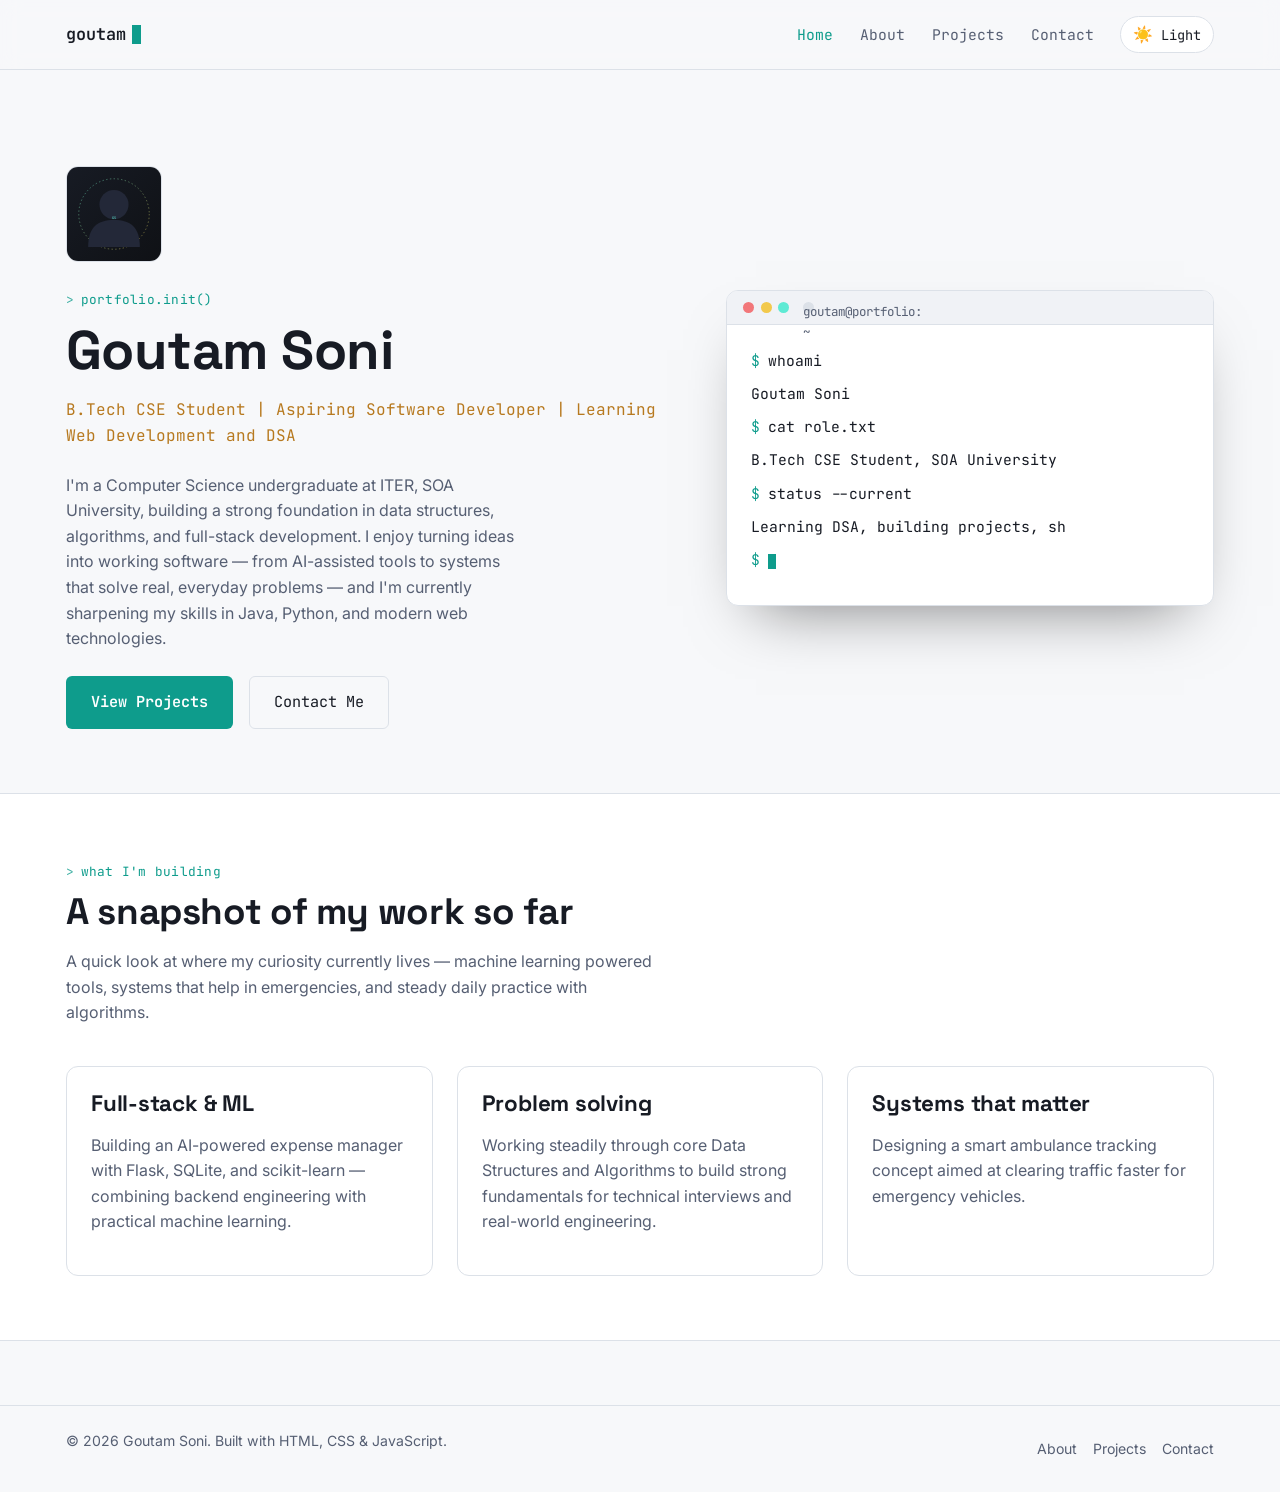
==== index.html @ 1606adaf "Initial portfolio website" ====
<!DOCTYPE html>
<html lang="en">
<head>
  <meta charset="UTF-8">
  <meta name="viewport" content="width=device-width, initial-scale=1.0">

  <!-- SEO -->
  <title>Goutam Soni | B.Tech CSE Student &amp; Aspiring Software Developer</title>
  <meta name="description" content="Portfolio website of Goutam Soni, B.Tech CSE Student and aspiring software developer.">
  <meta name="keywords" content="Portfolio, Web Developer, CSE Student, Java, DSA, HTML, CSS, JavaScript">
  <meta name="author" content="Goutam Soni">
  <link rel="canonical" href="index.html">

  <!-- Open Graph / social preview -->
  <meta property="og:title" content="Goutam Soni | B.Tech CSE Student & Aspiring Software Developer">
  <meta property="og:description" content="Portfolio website of Goutam Soni, B.Tech CSE Student and aspiring software developer.">
  <meta property="og:type" content="website">

  <link rel="icon" type="image/svg+xml" href="images/favicon.svg">
  <link rel="stylesheet" href="css/style.css">
</head>
<body>

  <a href="#main-content" class="skip-link">Skip to main content</a>

  <!-- =================== HEADER / NAVIGATION =================== -->
  <header class="site-header">
    <div class="container nav">
      <a href="index.html" class="logo" aria-label="Goutam Soni, home">
        goutam<span class="cursor" aria-hidden="true"></span>
      </a>

      <button class="nav-toggle" aria-expanded="false" aria-controls="primary-navigation" aria-label="Toggle navigation menu">
        ☰
      </button>

      <nav id="primary-navigation" class="nav-links" aria-label="Primary">
        <a href="index.html" aria-current="page">Home</a>
        <a href="about.html">About</a>
        <a href="projects.html">Projects</a>
        <a href="contact.html">Contact</a>
        <button class="theme-toggle" type="button" aria-pressed="false" aria-label="Toggle dark and light theme">
          <span class="icon" aria-hidden="true">🌙</span><span class="label">Dark</span>
        </button>
      </nav>
    </div>
  </header>

  <main id="main-content">

    <!-- =================== HERO =================== -->
    <section class="hero">
      <div class="container">

        <div class="hero-copy">
          <img src="images/profile.svg" alt="Placeholder portrait illustration of Goutam Soni" width="96" height="96" class="profile-frame">
          <p class="eyebrow">portfolio.init()</p>
          <h1>Goutam Soni</h1>
          <p class="tagline">B.Tech CSE Student | Aspiring Software Developer | Learning Web Development and DSA</p>
          <p class="intro">
            I'm a Computer Science undergraduate at ITER, SOA University, building a strong
            foundation in data structures, algorithms, and full-stack development. I enjoy
            turning ideas into working software — from AI-assisted tools to systems that
            solve real, everyday problems — and I'm currently sharpening my skills in
            Java, Python, and modern web technologies.
          </p>

          <div class="hero-actions">
            <a href="projects.html" class="btn btn-primary">View Projects</a>
            <a href="contact.html" class="btn btn-secondary">Contact Me</a>
          </div>
        </div>

        <!-- Signature element: a mock terminal that types out an intro,
             reinforcing the "developer" identity at the heart of the page -->
        <div class="terminal" aria-hidden="true">
          <div class="terminal-bar">
            <span></span><span></span><span></span>
            <span class="terminal-title">goutam@portfolio: ~</span>
          </div>
          <div class="terminal-body">
            <p class="line"><span class="prompt">$</span><span class="out">whoami</span></p>
            <p class="line out">Goutam Soni</p>
            <p class="line"><span class="prompt">$</span><span class="out">cat role.txt</span></p>
            <p class="line out">B.Tech CSE Student, SOA University</p>
            <p class="line"><span class="prompt">$</span><span class="out">status --current</span></p>
            <p class="line out" data-typing="Learning DSA, building projects, shipping code."></p>
            <p class="line"><span class="prompt">$</span><span class="caret"></span></p>
          </div>
        </div>

      </div>
    </section>

    <!-- =================== QUICK HIGHLIGHTS =================== -->
    <section class="section section-alt reveal" aria-labelledby="highlights-heading">
      <div class="container">
        <div class="section-head">
          <p class="eyebrow">what I'm building</p>
          <h2 id="highlights-heading">A snapshot of my work so far</h2>
          <p>A quick look at where my curiosity currently lives — machine learning powered
            tools, systems that help in emergencies, and steady daily practice with
            algorithms.</p>
        </div>

        <div class="about-grid">
          <article class="info-card">
            <h3>Full-stack &amp; ML</h3>
            <p>Building an AI-powered expense manager with Flask, SQLite, and scikit-learn —
              combining backend engineering with practical machine learning.</p>
          </article>
          <article class="info-card">
            <h3>Problem solving</h3>
            <p>Working steadily through core Data Structures and Algorithms to build strong
              fundamentals for technical interviews and real-world engineering.</p>
          </article>
          <article class="info-card">
            <h3>Systems that matter</h3>
            <p>Designing a smart ambulance tracking concept aimed at clearing traffic faster
              for emergency vehicles.</p>
          </article>
        </div>
      </div>
    </section>

  </main>

  <!-- =================== FOOTER =================== -->
  <footer class="site-footer">
    <div class="container">
      <p>&copy; <span id="year">2026</span> Goutam Soni. Built with HTML, CSS &amp; JavaScript.</p>
      <nav class="footer-links" aria-label="Footer">
        <a href="about.html">About</a>
        <a href="projects.html">Projects</a>
        <a href="contact.html">Contact</a>
      </nav>
    </div>
  </footer>

  <script src="js/script.js"></script>
  <script>document.getElementById('year').textContent = new Date().getFullYear();</script>
</body>
</html>
---- css/style.css ----
/* =====================================================================
   Goutam Soni — Portfolio Stylesheet
   Design language: "developer's terminal" — a syntax-highlight inspired
   palette, monospace utility type for tags/labels, geometric display type
   for headings. Built mobile-first, then enhanced for larger viewports.
   ===================================================================== */

/* ---------- Fonts ----------
   Space Grotesk = display/headings (geometric, technical personality)
   Inter          = body copy (highly legible at small sizes)
   JetBrains Mono = code-flavoured labels, tags, eyebrows, nav numerals */
@import url('https://fonts.googleapis.com/css2?family=Space+Grotesk:wght@500;600;700&family=Inter:wght@400;500;600&family=JetBrains+Mono:wght@400;500;600&display=swap');

/* ---------------------------------------------------------------------
   1. DESIGN TOKENS (CSS custom properties)
   Dark theme is the default brand expression; light theme is an
   accessible alternative toggled via [data-theme="light"] on <html>.
   --------------------------------------------------------------------- */
:root {
  /* Dark theme (default) */
  --color-bg: #0F1115;
  --color-surface: #171B24;
  --color-surface-2: #1E2330;
  --color-border: #2B3242;
  --color-text: #E7EAF0;
  --color-text-muted: #8B93A7;
  --color-accent: #5EEAD4;       /* cyan — "compiled successfully" */
  --color-accent-2: #F2C94C;     /* amber — syntax-highlight warm note */
  --color-accent-contrast: #0B1210;

  --font-display: 'Space Grotesk', 'Segoe UI', sans-serif;
  --font-body: 'Inter', 'Segoe UI', sans-serif;
  --font-mono: 'JetBrains Mono', 'Courier New', monospace;

  --radius-sm: 6px;
  --radius-md: 12px;
  --radius-lg: 20px;

  --space-1: 0.5rem;
  --space-2: 1rem;
  --space-3: 1.5rem;
  --space-4: 2.5rem;
  --space-5: 4rem;
  --space-6: 6rem;

  --max-width: 1180px;
  --transition: 200ms ease;
}

/* Light theme overrides */
[data-theme="light"] {
  --color-bg: #F7F8FA;
  --color-surface: #FFFFFF;
  --color-surface-2: #F0F2F6;
  --color-border: #DCE1E8;
  --color-text: #171B24;
  --color-text-muted: #565F73;
  --color-accent: #0E9C8C;
  --color-accent-2: #B7791F;
  --color-accent-contrast: #FFFFFF;
}

/* ---------------------------------------------------------------------
   2. RESET & BASE
   --------------------------------------------------------------------- */
*, *::before, *::after { box-sizing: border-box; }
html { scroll-behavior: smooth; }

@media (prefers-reduced-motion: reduce) {
  html { scroll-behavior: auto; }
  *, *::before, *::after {
    animation-duration: 0.01ms !important;
    animation-iteration-count: 1 !important;
    transition-duration: 0.01ms !important;
    scroll-behavior: auto !important;
  }
}

body {
  margin: 0;
  background: var(--color-bg);
  color: var(--color-text);
  font-family: var(--font-body);
  line-height: 1.6;
  font-size: 16px;
  -webkit-font-smoothing: antialiased;
  transition: background var(--transition), color var(--transition);
}

img { max-width: 100%; display: block; }
a { color: inherit; text-decoration: none; }
ul { list-style: none; margin: 0; padding: 0; }

h1, h2, h3, h4 {
  font-family: var(--font-display);
  font-weight: 700;
  line-height: 1.15;
  margin: 0 0 var(--space-2);
  letter-spacing: -0.01em;
}
h1 { font-size: clamp(2.1rem, 5vw, 3.4rem); }
h2 { font-size: clamp(1.6rem, 3.4vw, 2.3rem); }
h3 { font-size: clamp(1.15rem, 2vw, 1.4rem); }
p { margin: 0 0 var(--space-2); color: var(--color-text-muted); }

/* Visible, high-contrast focus ring everywhere — required for keyboard nav */
:focus-visible {
  outline: 2px solid var(--color-accent);
  outline-offset: 3px;
  border-radius: 4px;
}

/* Skip-to-content link: hidden until focused, aids keyboard/screen-reader users */
.skip-link {
  position: absolute;
  left: -999px;
  top: auto;
  background: var(--color-accent);
  color: var(--color-accent-contrast);
  padding: 0.75rem 1.25rem;
  z-index: 999;
  border-radius: var(--radius-sm);
  font-family: var(--font-mono);
  font-size: 0.9rem;
}
.skip-link:focus {
  left: var(--space-2);
  top: var(--space-2);
}

.container {
  max-width: var(--max-width);
  margin-inline: auto;
  padding-inline: var(--space-2);
}

.eyebrow {
  display: inline-flex;
  align-items: center;
  gap: 0.5em;
  font-family: var(--font-mono);
  font-size: 0.8rem;
  color: var(--color-accent);
  text-transform: none;
  letter-spacing: 0.02em;
  margin-bottom: var(--space-1);
}
.eyebrow::before { content: ">"; opacity: 0.8; }

/* ---------------------------------------------------------------------
   3. HEADER & NAVIGATION
   --------------------------------------------------------------------- */
.site-header {
  position: sticky;
  top: 0;
  z-index: 100;
  background: color-mix(in srgb, var(--color-bg) 88%, transparent);
  backdrop-filter: blur(10px);
  border-bottom: 1px solid var(--color-border);
}

.nav {
  display: flex;
  align-items: center;
  justify-content: space-between;
  padding-block: var(--space-2);
}

.logo {
  font-family: var(--font-mono);
  font-weight: 600;
  font-size: 1.05rem;
  display: flex;
  align-items: center;
  gap: 0.4rem;
}
.logo .cursor {
  width: 9px;
  height: 1.1em;
  background: var(--color-accent);
  animation: blink 1.1s steps(1) infinite;
}
@keyframes blink { 50% { opacity: 0; } }

.nav-toggle {
  display: none;
  background: none;
  border: 1px solid var(--color-border);
  border-radius: var(--radius-sm);
  color: var(--color-text);
  width: 42px;
  height: 42px;
  cursor: pointer;
  font-size: 1.2rem;
}

.nav-links {
  display: flex;
  align-items: center;
  gap: var(--space-3);
}

.nav-links a {
  font-family: var(--font-mono);
  font-size: 0.92rem;
  color: var(--color-text-muted);
  padding: 0.3rem 0.1rem;
  position: relative;
  transition: color var(--transition);
}
.nav-links a:hover,
.nav-links a:focus-visible {
  color: var(--color-text);
}
.nav-links a[aria-current="page"] {
  color: var(--color-accent);
}

.theme-toggle {
  display: inline-flex;
  align-items: center;
  gap: 0.5rem;
  background: var(--color-surface);
  border: 1px solid var(--color-border);
  color: var(--color-text);
  padding: 0.45rem 0.75rem;
  border-radius: 999px;
  cursor: pointer;
  font-family: var(--font-mono);
  font-size: 0.85rem;
  transition: border-color var(--transition), transform var(--transition);
}
.theme-toggle:hover { border-color: var(--color-accent); }
.theme-toggle:active { transform: scale(0.96); }
.theme-toggle .icon { font-size: 1rem; }

/* ---------------------------------------------------------------------
   4. BUTTONS
   --------------------------------------------------------------------- */
.btn {
  display: inline-flex;
  align-items: center;
  gap: 0.5rem;
  font-family: var(--font-mono);
  font-size: 0.95rem;
  padding: 0.85rem 1.5rem;
  border-radius: var(--radius-sm);
  border: 1px solid transparent;
  cursor: pointer;
  transition: transform var(--transition), background var(--transition), border-color var(--transition), color var(--transition);
}
.btn:hover { transform: translateY(-2px); }

.btn-primary {
  background: var(--color-accent);
  color: var(--color-accent-contrast);
  font-weight: 600;
}
.btn-primary:hover { background: color-mix(in srgb, var(--color-accent) 85%, white); }

.btn-secondary {
  background: transparent;
  color: var(--color-text);
  border-color: var(--color-border);
}
.btn-secondary:hover { border-color: var(--color-accent); color: var(--color-accent); }

.btn-block { width: 100%; justify-content: center; }

/* ---------------------------------------------------------------------
   5. HERO (signature section)
   --------------------------------------------------------------------- */
.hero {
  padding-block: var(--space-6) var(--space-5);
}
.hero .container {
  display: grid;
  grid-template-columns: 1.1fr 0.9fr;
  gap: var(--space-5);
  align-items: center;
}

.hero-copy { animation: fadeUp 700ms ease both; }
.hero-copy .tagline {
  font-family: var(--font-mono);
  color: var(--color-accent-2);
  font-size: 1rem;
  margin-bottom: var(--space-3);
}
.hero-copy .intro { max-width: 46ch; }

.hero-actions {
  display: flex;
  flex-wrap: wrap;
  gap: var(--space-2);
  margin-top: var(--space-3);
}

/* Terminal window — the page's signature element: a mock code editor
   that "types" Goutam's identity, tying the visual language directly
   to his subject matter (software development). */
.terminal {
  background: var(--color-surface);
  border: 1px solid var(--color-border);
  border-radius: var(--radius-md);
  overflow: hidden;
  box-shadow: 0 30px 60px -30px rgba(0,0,0,0.5);
  animation: fadeUp 700ms 150ms ease both;
}
.terminal-bar {
  display: flex;
  align-items: center;
  gap: 0.4rem;
  padding: 0.7rem 1rem;
  background: var(--color-surface-2);
  border-bottom: 1px solid var(--color-border);
}
.terminal-bar span {
  width: 11px; height: 11px; border-radius: 50%;
  background: var(--color-border);
}
.terminal-bar span:nth-child(1) { background: #F2777A; }
.terminal-bar span:nth-child(2) { background: #F2C94C; }
.terminal-bar span:nth-child(3) { background: #5EEAD4; }
.terminal-title {
  margin-left: 0.5rem;
  font-family: var(--font-mono);
  font-size: 0.78rem;
  color: var(--color-text-muted);
}
.terminal-body {
  padding: var(--space-3);
  font-family: var(--font-mono);
  font-size: 0.92rem;
  min-height: 220px;
}
.terminal-body .line { margin-bottom: 0.6rem; }
.terminal-body .prompt { color: var(--color-accent); margin-right: 0.5rem; }
.terminal-body .out { color: var(--color-text); }
.terminal-body .caret {
  display: inline-block;
  width: 8px; height: 1em;
  background: var(--color-accent);
  vertical-align: text-bottom;
  animation: blink 1s steps(1) infinite;
}

.profile-frame {
  width: 96px;
  border-radius: var(--radius-md);
  border: 1px solid var(--color-border);
  margin-bottom: var(--space-3);
}

@keyframes fadeUp {
  from { opacity: 0; transform: translateY(18px); }
  to { opacity: 1; transform: translateY(0); }
}

/* ---------------------------------------------------------------------
   6. SECTIONS (generic rhythm used across all pages)
   --------------------------------------------------------------------- */
.section { padding-block: var(--space-5); }
.section-head { margin-bottom: var(--space-4); max-width: 60ch; }
.section-alt { background: var(--color-surface); border-block: 1px solid var(--color-border); }

/* Reveal-on-scroll utility (pure CSS via transition, triggered by JS class) */
.reveal { opacity: 0; transform: translateY(16px); transition: opacity 600ms ease, transform 600ms ease; }
.reveal.is-visible { opacity: 1; transform: translateY(0); }

/* ---------------------------------------------------------------------
   7. ABOUT PAGE
   --------------------------------------------------------------------- */
.about-grid {
  display: grid;
  grid-template-columns: repeat(auto-fit, minmax(260px, 1fr));
  gap: var(--space-3);
}

.info-card {
  background: var(--color-surface);
  border: 1px solid var(--color-border);
  border-radius: var(--radius-md);
  padding: var(--space-3);
}
.info-card dl { margin: 0; }
.info-card dt {
  font-family: var(--font-mono);
  font-size: 0.78rem;
  color: var(--color-text-muted);
  margin-top: var(--space-1);
}
.info-card dt:first-child { margin-top: 0; }
.info-card dd {
  margin: 0.15rem 0 0.6rem;
  font-size: 1.02rem;
  color: var(--color-text);
}

.skills-grid {
  display: grid;
  grid-template-columns: repeat(auto-fill, minmax(150px, 1fr));
  gap: var(--space-2);
  margin-top: var(--space-3);
}
.skill-chip {
  background: var(--color-surface);
  border: 1px solid var(--color-border);
  border-radius: var(--radius-sm);
  padding: var(--space-2);
  display: flex;
  align-items: center;
  gap: 0.6rem;
  transition: border-color var(--transition), transform var(--transition);
}
.skill-chip:hover { border-color: var(--color-accent); transform: translateY(-3px); }
.skill-chip .tag {
  font-family: var(--font-mono);
  font-size: 0.72rem;
  color: var(--color-accent-2);
}
.skill-chip strong { font-size: 0.95rem; display: block; }

.goals-list { display: grid; gap: var(--space-2); margin-top: var(--space-2); }
.goals-list li {
  display: grid;
  grid-template-columns: auto 1fr;
  gap: var(--space-2);
  align-items: start;
  color: var(--color-text-muted);
}
.goals-list .marker {
  font-family: var(--font-mono);
  color: var(--color-accent);
}

/* ---------------------------------------------------------------------
   8. PROJECTS PAGE
   --------------------------------------------------------------------- */
.project-grid {
  display: grid;
  grid-template-columns: repeat(auto-fit, minmax(280px, 1fr));
  gap: var(--space-3);
}

.project-card {
  background: var(--color-surface);
  border: 1px solid var(--color-border);
  border-radius: var(--radius-md);
  overflow: hidden;
  display: flex;
  flex-direction: column;
  transition: transform var(--transition), border-color var(--transition);
}
.project-card:hover { transform: translateY(-6px); border-color: var(--color-accent); }

.project-card .thumb {
  aspect-ratio: 16 / 10;
  width: 100%;
  object-fit: cover;
  border-bottom: 1px solid var(--color-border);
}

.project-card .card-body {
  padding: var(--space-3);
  display: flex;
  flex-direction: column;
  gap: var(--space-1);
  flex: 1;
}

.tech-list {
  display: flex;
  flex-wrap: wrap;
  gap: 0.4rem;
  margin: var(--space-1) 0 var(--space-2);
}
.tech-list li {
  font-family: var(--font-mono);
  font-size: 0.72rem;
  color: var(--color-accent);
  background: color-mix(in srgb, var(--color-accent) 12%, transparent);
  border: 1px solid color-mix(in srgb, var(--color-accent) 35%, transparent);
  padding: 0.2rem 0.55rem;
  border-radius: 999px;
}

.project-card .card-footer { margin-top: auto; }

/* ---------------------------------------------------------------------
   9. CONTACT PAGE
   --------------------------------------------------------------------- */
.contact-layout {
  display: grid;
  grid-template-columns: 1.2fr 0.8fr;
  gap: var(--space-4);
  align-items: start;
}

.contact-form {
  background: var(--color-surface);
  border: 1px solid var(--color-border);
  border-radius: var(--radius-md);
  padding: var(--space-3);
  display: grid;
  gap: var(--space-2);
}

.form-field { display: flex; flex-direction: column; gap: 0.4rem; }
.form-field label {
  font-family: var(--font-mono);
  font-size: 0.82rem;
  color: var(--color-text-muted);
}
.form-field .required { color: var(--color-accent-2); }

.form-field input,
.form-field textarea {
  background: var(--color-bg);
  border: 1px solid var(--color-border);
  border-radius: var(--radius-sm);
  padding: 0.8rem 0.9rem;
  color: var(--color-text);
  font-family: var(--font-body);
  font-size: 0.98rem;
  transition: border-color var(--transition);
}
.form-field input:focus,
.form-field textarea:focus {
  border-color: var(--color-accent);
  outline: none;
}
.form-field textarea { resize: vertical; min-height: 140px; }
.field-hint { font-size: 0.78rem; color: var(--color-text-muted); }

.form-status {
  font-family: var(--font-mono);
  font-size: 0.88rem;
  padding: 0.7rem 0.9rem;
  border-radius: var(--radius-sm);
  border: 1px solid var(--color-border);
  display: none;
}
.form-status.is-visible { display: block; }
.form-status.success { border-color: var(--color-accent); color: var(--color-accent); }

.contact-aside {
  background: var(--color-surface);
  border: 1px solid var(--color-border);
  border-radius: var(--radius-md);
  padding: var(--space-3);
}
.social-list { display: grid; gap: var(--space-1); margin-top: var(--space-2); }
.social-list a {
  display: flex;
  align-items: center;
  gap: 0.7rem;
  padding: 0.8rem 0.9rem;
  border: 1px solid var(--color-border);
  border-radius: var(--radius-sm);
  transition: border-color var(--transition), background var(--transition);
}
.social-list a:hover { border-color: var(--color-accent); background: var(--color-surface-2); }
.social-list .icon { font-family: var(--font-mono); color: var(--color-accent); }

/* ---------------------------------------------------------------------
   10. FOOTER
   --------------------------------------------------------------------- */
.site-footer {
  border-top: 1px solid var(--color-border);
  padding-block: var(--space-3);
  margin-top: var(--space-5);
}
.site-footer .container {
  display: flex;
  flex-wrap: wrap;
  gap: var(--space-2);
  justify-content: space-between;
  align-items: center;
  font-size: 0.88rem;
  color: var(--color-text-muted);
}
.footer-links { display: flex; gap: var(--space-2); }
.footer-links a:hover { color: var(--color-accent); }

/* ---------------------------------------------------------------------
   11. RESPONSIVE — tablet & mobile
   --------------------------------------------------------------------- */
@media (max-width: 900px) {
  .hero .container { grid-template-columns: 1fr; }
  .contact-layout { grid-template-columns: 1fr; }
  .terminal { order: -1; }
}

@media (max-width: 720px) {
  .nav-toggle { display: inline-flex; align-items: center; justify-content: center; }

  .nav-links {
    position: absolute;
    top: 100%;
    left: 0;
    right: 0;
    flex-direction: column;
    align-items: flex-start;
    gap: 0;
    background: var(--color-surface);
    border-bottom: 1px solid var(--color-border);
    max-height: 0;
    overflow: hidden;
    transition: max-height var(--transition);
  }
  .nav-links.is-open { max-height: 420px; }
  .nav-links a,
  .nav-links .theme-toggle {
    width: 100%;
    padding: 0.9rem var(--space-2);
    border-bottom: 1px solid var(--color-border);
  }

  .hero { padding-block: var(--space-4) var(--space-4); }
}

@media (max-width: 480px) {
  .hero-actions { flex-direction: column; align-items: stretch; }
  .about-grid, .project-grid { grid-template-columns: 1fr; }
}
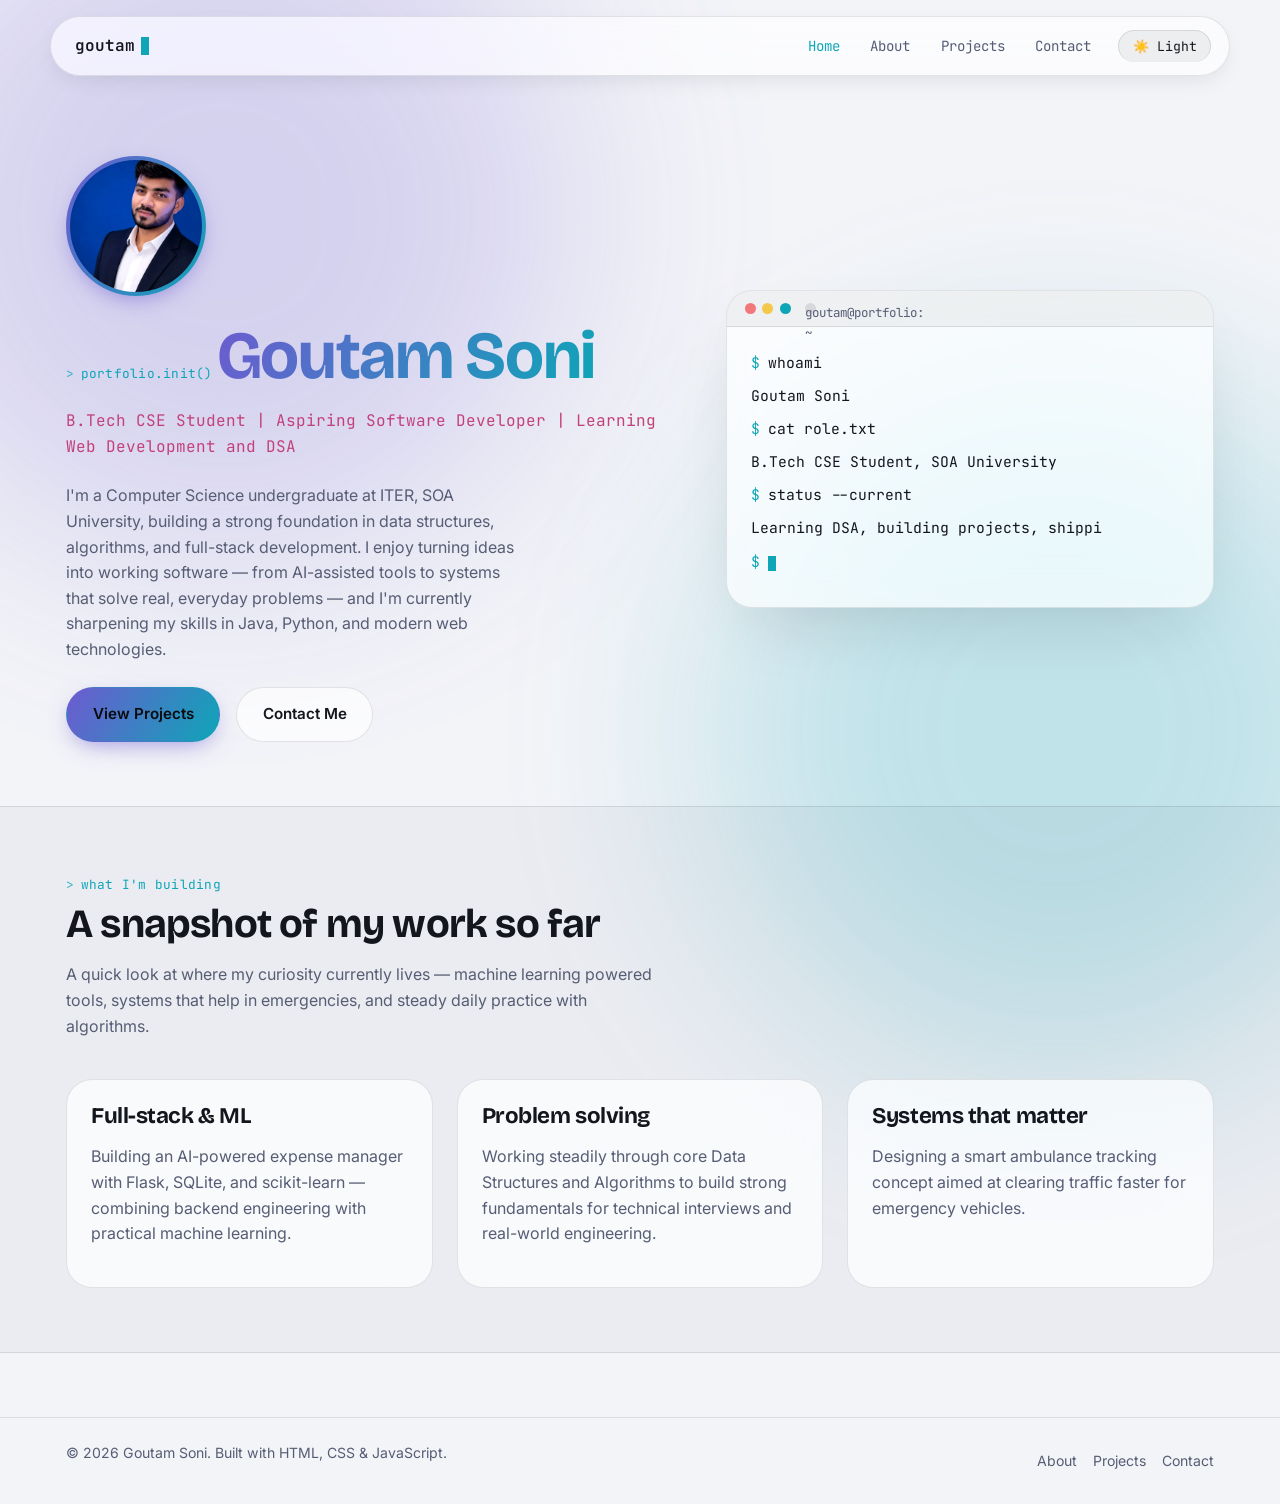
==== commit d0d9539b: "Complete Task 2 - Advanced CSS3 and Responsive Design" ====
--- a/index.html
+++ b/index.html
@@ -53,7 +53,7 @@
       <div class="container">
 
         <div class="hero-copy">
-          <img src="images/profile.svg" alt="Placeholder portrait illustration of Goutam Soni" width="96" height="96" class="profile-frame">
+          <img src="images/profile_1.jpg" alt="Portrait of Goutam Soni" width="140" height="140" class="profile-frame">
           <p class="eyebrow">portfolio.init()</p>
           <h1>Goutam Soni</h1>
           <p class="tagline">B.Tech CSE Student | Aspiring Software Developer | Learning Web Development and DSA</p>
--- a/css/style.css
+++ b/css/style.css
@@ -1,40 +1,51 @@
 /* =====================================================================
-   Goutam Soni — Portfolio Stylesheet
-   Design language: "developer's terminal" — a syntax-highlight inspired
-   palette, monospace utility type for tags/labels, geometric display type
-   for headings. Built mobile-first, then enhanced for larger viewports.
+   Goutam Soni — Portfolio Stylesheet (v3 — Task 2: mobile-first,
+   Grid/Flexbox architecture, expanded theme tokens)
+   Visual identity unchanged from v2 (glass surfaces, gradient mesh,
+   spotlight hover, bento project grid). This pass:
+   - rebuilds the responsive system mobile-first (min-width queries)
+   - adds reusable card-color and shadow custom properties
+   - fixes a bug where card surfaces (.info-card, .project-card,
+     .skill-chip, .contact-form, .contact-aside, .terminal) were
+     missing their background/border because the .glass utility they
+     depended on was never applied to them
    ===================================================================== */
 
-/* ---------- Fonts ----------
-   Space Grotesk = display/headings (geometric, technical personality)
-   Inter          = body copy (highly legible at small sizes)
-   JetBrains Mono = code-flavoured labels, tags, eyebrows, nav numerals */
-@import url('https://fonts.googleapis.com/css2?family=Space+Grotesk:wght@500;600;700&family=Inter:wght@400;500;600&family=JetBrains+Mono:wght@400;500;600&display=swap');
-
-/* ---------------------------------------------------------------------
-   1. DESIGN TOKENS (CSS custom properties)
-   Dark theme is the default brand expression; light theme is an
-   accessible alternative toggled via [data-theme="light"] on <html>.
+@import url('https://fonts.googleapis.com/css2?family=Bricolage+Grotesque:opsz,wght@12..96,400..800&family=Inter:wght@400;500;600;700&family=JetBrains+Mono:wght@400;500;600&display=swap');
+
+/* ---------------------------------------------------------------------
+   1. DESIGN TOKENS
    --------------------------------------------------------------------- */
 :root {
-  /* Dark theme (default) */
-  --color-bg: #0F1115;
-  --color-surface: #171B24;
-  --color-surface-2: #1E2330;
-  --color-border: #2B3242;
-  --color-text: #E7EAF0;
-  --color-text-muted: #8B93A7;
-  --color-accent: #5EEAD4;       /* cyan — "compiled successfully" */
-  --color-accent-2: #F2C94C;     /* amber — syntax-highlight warm note */
-  --color-accent-contrast: #0B1210;
-
-  --font-display: 'Space Grotesk', 'Segoe UI', sans-serif;
+  --color-bg: #0A0B0F;
+  --color-surface: rgba(255,255,255,0.045);
+  --color-surface-solid: #14161D;
+  --color-card: rgba(255,255,255,0.05);
+  --color-border: rgba(255,255,255,0.10);
+  --color-text: #F2F3F8;
+  --color-text-muted: #9AA1B5;
+
+  --accent-violet: #9B8CFA;
+  --accent-cyan: #22D3EE;
+  --accent-pink: #F472B6;
+  --accent-contrast: #0A0B0F;
+  --gradient-brand: linear-gradient(120deg, var(--accent-violet), var(--accent-cyan));
+
+  /* Elevation shadows (neutral) */
+  --shadow-sm: 0 8px 24px -8px rgba(0,0,0,0.45);
+  --shadow-md: 0 12px 32px -10px rgba(0,0,0,0.5);
+  --shadow-lg: 0 30px 70px -30px rgba(0,0,0,0.6);
+  /* Brand-tinted glow shadows (used for primary CTA + avatar ring) */
+  --shadow-glow: 0 8px 24px -8px color-mix(in srgb, var(--accent-violet) 70%, transparent);
+  --shadow-glow-strong: 0 12px 32px -8px color-mix(in srgb, var(--accent-violet) 85%, transparent);
+
+  --font-display: 'Bricolage Grotesque', 'Space Grotesk', sans-serif;
   --font-body: 'Inter', 'Segoe UI', sans-serif;
   --font-mono: 'JetBrains Mono', 'Courier New', monospace;
 
-  --radius-sm: 6px;
-  --radius-md: 12px;
-  --radius-lg: 20px;
+  --radius-sm: 8px;
+  --radius-md: 16px;
+  --radius-lg: 26px;
 
   --space-1: 0.5rem;
   --space-2: 1rem;
@@ -44,27 +55,43 @@
   --space-6: 6rem;
 
   --max-width: 1180px;
-  --transition: 200ms ease;
-}
-
-/* Light theme overrides */
+  --ease: cubic-bezier(0.16, 1, 0.3, 1);
+  --transition: 220ms var(--ease);
+
+  --spot-x: 50%;
+  --spot-y: 50%;
+}
+
 [data-theme="light"] {
-  --color-bg: #F7F8FA;
-  --color-surface: #FFFFFF;
-  --color-surface-2: #F0F2F6;
-  --color-border: #DCE1E8;
-  --color-text: #171B24;
-  --color-text-muted: #565F73;
-  --color-accent: #0E9C8C;
-  --color-accent-2: #B7791F;
-  --color-accent-contrast: #FFFFFF;
-}
-
-/* ---------------------------------------------------------------------
-   2. RESET & BASE
+  --color-bg: #F3F4F8;
+  --color-surface: rgba(255,255,255,0.65);
+  --color-surface-solid: #FFFFFF;
+  --color-card: rgba(255,255,255,0.72);
+  --color-border: rgba(15,17,23,0.10);
+  --color-text: #14161D;
+  --color-text-muted: #565D74;
+
+  --accent-violet: #6D5BD0;
+  --accent-cyan: #0EA5B7;
+  --accent-pink: #C2417B;
+  --accent-contrast: #FFFFFF;
+
+  --shadow-sm: 0 8px 24px -8px rgba(20,22,29,0.12);
+  --shadow-md: 0 12px 32px -10px rgba(20,22,29,0.15);
+  --shadow-lg: 0 30px 70px -30px rgba(20,22,29,0.18);
+}
+
+/* ---------------------------------------------------------------------
+   2. RESET & BASE (mobile-first: these are the default, smallest-screen
+      styles; every layout override below adds capability at wider
+      viewports via min-width media queries, never removes it)
    --------------------------------------------------------------------- */
 *, *::before, *::after { box-sizing: border-box; }
 html { scroll-behavior: smooth; }
+
+/* Belt-and-suspenders guard against accidental horizontal scroll on
+   small screens (blurred background blobs, wide flex rows, etc). */
+html, body { overflow-x: hidden; }
 
 @media (prefers-reduced-motion: reduce) {
   html { scroll-behavior: auto; }
@@ -78,6 +105,7 @@
 
 body {
   margin: 0;
+  min-height: 100vh;
   background: var(--color-bg);
   color: var(--color-text);
   font-family: var(--font-body);
@@ -85,6 +113,49 @@
   font-size: 16px;
   -webkit-font-smoothing: antialiased;
   transition: background var(--transition), color var(--transition);
+  position: relative;
+}
+
+/* Animated gradient-mesh backdrop */
+body::before,
+body::after {
+  content: "";
+  position: fixed;
+  width: 60vw;
+  height: 60vw;
+  max-width: 700px;
+  max-height: 700px;
+  border-radius: 50%;
+  filter: blur(110px);
+  z-index: -1;
+  opacity: 0.35;
+  pointer-events: none;
+}
+body::before {
+  top: -15%;
+  left: -10%;
+  background: var(--accent-violet);
+  animation: drift1 22s ease-in-out infinite alternate;
+}
+body::after {
+  bottom: -20%;
+  right: -10%;
+  background: var(--accent-cyan);
+  animation: drift2 26s ease-in-out infinite alternate;
+}
+[data-theme="light"] body::before,
+[data-theme="light"] body::after { opacity: 0.22; }
+
+@keyframes drift1 {
+  from { transform: translate(0, 0) scale(1); }
+  to   { transform: translate(6vw, 8vh) scale(1.15); }
+}
+@keyframes drift2 {
+  from { transform: translate(0, 0) scale(1); }
+  to   { transform: translate(-5vw, -6vh) scale(1.1); }
+}
+@media (prefers-reduced-motion: reduce) {
+  body::before, body::after { animation: none; }
 }
 
 img { max-width: 100%; display: block; }
@@ -94,39 +165,41 @@
 h1, h2, h3, h4 {
   font-family: var(--font-display);
   font-weight: 700;
-  line-height: 1.15;
+  line-height: 1.08;
   margin: 0 0 var(--space-2);
-  letter-spacing: -0.01em;
-}
-h1 { font-size: clamp(2.1rem, 5vw, 3.4rem); }
-h2 { font-size: clamp(1.6rem, 3.4vw, 2.3rem); }
-h3 { font-size: clamp(1.15rem, 2vw, 1.4rem); }
+  letter-spacing: -0.02em;
+}
+h1 {
+  font-size: clamp(2.1rem, 8vw, 4.2rem);
+  background: var(--gradient-brand);
+  -webkit-background-clip: text;
+  background-clip: text;
+  color: transparent;
+  display: inline-block;
+}
+h2 { font-size: clamp(1.5rem, 4.5vw, 2.5rem); }
+h3 { font-size: clamp(1.1rem, 2.5vw, 1.4rem); }
 p { margin: 0 0 var(--space-2); color: var(--color-text-muted); }
 
-/* Visible, high-contrast focus ring everywhere — required for keyboard nav */
 :focus-visible {
-  outline: 2px solid var(--color-accent);
+  outline: 2px solid var(--accent-cyan);
   outline-offset: 3px;
   border-radius: 4px;
 }
 
-/* Skip-to-content link: hidden until focused, aids keyboard/screen-reader users */
 .skip-link {
   position: absolute;
   left: -999px;
   top: auto;
-  background: var(--color-accent);
-  color: var(--color-accent-contrast);
+  background: var(--accent-cyan);
+  color: var(--accent-contrast);
   padding: 0.75rem 1.25rem;
   z-index: 999;
   border-radius: var(--radius-sm);
   font-family: var(--font-mono);
   font-size: 0.9rem;
 }
-.skip-link:focus {
-  left: var(--space-2);
-  top: var(--space-2);
-}
+.skip-link:focus { left: var(--space-2); top: var(--space-2); }
 
 .container {
   max-width: var(--max-width);
@@ -140,99 +213,179 @@
   gap: 0.5em;
   font-family: var(--font-mono);
   font-size: 0.8rem;
-  color: var(--color-accent);
-  text-transform: none;
+  color: var(--accent-cyan);
   letter-spacing: 0.02em;
   margin-bottom: var(--space-1);
 }
 .eyebrow::before { content: ">"; opacity: 0.8; }
 
-/* ---------------------------------------------------------------------
-   3. HEADER & NAVIGATION
+/* Shared card-surface treatment — applied directly to every card-like
+   component so they actually render with a visible glass panel
+   (background / border / blur), using the --color-card token. */
+.info-card,
+.project-card,
+.skill-chip,
+.contact-form,
+.contact-aside,
+.terminal {
+  background: var(--color-card);
+  border: 1px solid var(--color-border);
+  backdrop-filter: blur(20px) saturate(160%);
+  -webkit-backdrop-filter: blur(20px) saturate(160%);
+}
+
+/* Spotlight hover — soft glow that follows the cursor (JS sets
+   data-spotlight + --spot-x/--spot-y on the elements above). */
+[data-spotlight] { position: relative; overflow: hidden; }
+[data-spotlight]::before {
+  content: "";
+  position: absolute;
+  inset: 0;
+  background: radial-gradient(320px circle at var(--spot-x) var(--spot-y),
+              color-mix(in srgb, var(--accent-violet) 20%, transparent), transparent 70%);
+  opacity: 0;
+  transition: opacity var(--transition);
+  pointer-events: none;
+}
+[data-spotlight]:hover::before,
+[data-spotlight]:focus-within::before { opacity: 1; }
+
+/* ---------------------------------------------------------------------
+   3. HEADER & NAVIGATION — mobile-first
+      Base (mobile): hamburger toggle visible, links collapse into a
+      dropdown panel. From 768px (tablet) up: hamburger hides and the
+      full link row displays inline in the pill navbar.
    --------------------------------------------------------------------- */
 .site-header {
   position: sticky;
-  top: 0;
+  top: var(--space-2);
   z-index: 100;
-  background: color-mix(in srgb, var(--color-bg) 88%, transparent);
-  backdrop-filter: blur(10px);
-  border-bottom: 1px solid var(--color-border);
+  padding-inline: var(--space-2);
 }
 
 .nav {
+  max-width: var(--max-width);
+  margin-inline: auto;
   display: flex;
   align-items: center;
   justify-content: space-between;
-  padding-block: var(--space-2);
+  padding: 0.7rem 1.1rem;
+  border-radius: 999px;
+  background: var(--color-surface);
+  border: 1px solid var(--color-border);
+  backdrop-filter: blur(20px) saturate(160%);
+  -webkit-backdrop-filter: blur(20px) saturate(160%);
+  box-shadow: var(--shadow-sm);
+  position: relative; /* anchors the mobile dropdown below */
 }
 
 .logo {
   font-family: var(--font-mono);
   font-weight: 600;
-  font-size: 1.05rem;
+  font-size: 1rem;
   display: flex;
   align-items: center;
   gap: 0.4rem;
+  padding-left: 0.4rem;
 }
 .logo .cursor {
-  width: 9px;
+  width: 8px;
   height: 1.1em;
-  background: var(--color-accent);
+  background: var(--accent-cyan);
   animation: blink 1.1s steps(1) infinite;
 }
 @keyframes blink { 50% { opacity: 0; } }
 
+/* Mobile base: hamburger visible */
 .nav-toggle {
-  display: none;
+  display: inline-flex;
+  align-items: center;
+  justify-content: center;
   background: none;
   border: 1px solid var(--color-border);
   border-radius: var(--radius-sm);
   color: var(--color-text);
-  width: 42px;
-  height: 42px;
+  width: 40px;
+  height: 40px;
   cursor: pointer;
-  font-size: 1.2rem;
-}
-
+  font-size: 1.1rem;
+}
+
+/* Mobile base: links collapse into a dropdown panel under the pill */
 .nav-links {
-  display: flex;
-  align-items: center;
-  gap: var(--space-3);
+  position: absolute;
+  top: calc(100% + 0.6rem);
+  left: var(--space-2);
+  right: var(--space-2);
+  display: flex;
+  flex-direction: column;
+  align-items: stretch;
+  gap: 0;
+  border-radius: var(--radius-md);
+  background: var(--color-surface-solid);
+  border: 1px solid var(--color-border);
+  max-height: 0;
+  overflow: hidden;
+  transition: max-height var(--transition);
+}
+.nav-links.is-open { max-height: 420px; }
+.nav-links a,
+.nav-links .theme-toggle {
+  width: 100%;
+  border-radius: 0;
+  padding: 0.9rem var(--space-2);
+  border-bottom: 1px solid var(--color-border);
 }
 
 .nav-links a {
   font-family: var(--font-mono);
-  font-size: 0.92rem;
+  font-size: 0.88rem;
   color: var(--color-text-muted);
-  padding: 0.3rem 0.1rem;
   position: relative;
   transition: color var(--transition);
 }
 .nav-links a:hover,
-.nav-links a:focus-visible {
-  color: var(--color-text);
-}
-.nav-links a[aria-current="page"] {
-  color: var(--color-accent);
-}
+.nav-links a:focus-visible { color: var(--color-text); }
+.nav-links a[aria-current="page"] { color: var(--accent-cyan); }
 
 .theme-toggle {
   display: inline-flex;
   align-items: center;
   gap: 0.5rem;
-  background: var(--color-surface);
+  background: color-mix(in srgb, var(--color-text) 6%, transparent);
   border: 1px solid var(--color-border);
   color: var(--color-text);
-  padding: 0.45rem 0.75rem;
-  border-radius: 999px;
   cursor: pointer;
   font-family: var(--font-mono);
-  font-size: 0.85rem;
+  font-size: 0.82rem;
   transition: border-color var(--transition), transform var(--transition);
 }
-.theme-toggle:hover { border-color: var(--color-accent); }
+.theme-toggle:hover { border-color: var(--accent-cyan); }
 .theme-toggle:active { transform: scale(0.96); }
-.theme-toggle .icon { font-size: 1rem; }
+
+/* Tablet and up (768px+): full inline nav, hamburger hidden */
+@media (min-width: 768px) {
+  .nav-toggle { display: none; }
+
+  .nav-links {
+    position: static;
+    flex-direction: row;
+    align-items: center;
+    gap: var(--space-3);
+    background: none;
+    border: none;
+    max-height: none;
+    overflow: visible;
+  }
+  .nav-links a,
+  .nav-links .theme-toggle {
+    width: auto;
+    border-radius: 999px;
+    padding: 0.45rem 0.85rem;
+    border-bottom: none;
+  }
+  .nav-links a { padding: 0.4rem 0.2rem; }
+}
 
 /* ---------------------------------------------------------------------
    4. BUTTONS
@@ -241,49 +394,51 @@
   display: inline-flex;
   align-items: center;
   gap: 0.5rem;
-  font-family: var(--font-mono);
+  font-family: var(--font-body);
+  font-weight: 600;
   font-size: 0.95rem;
-  padding: 0.85rem 1.5rem;
-  border-radius: var(--radius-sm);
+  padding: 0.9rem 1.6rem;
+  border-radius: 999px;
   border: 1px solid transparent;
   cursor: pointer;
-  transition: transform var(--transition), background var(--transition), border-color var(--transition), color var(--transition);
+  transition: transform var(--transition), box-shadow var(--transition), border-color var(--transition), color var(--transition);
 }
 .btn:hover { transform: translateY(-2px); }
 
 .btn-primary {
-  background: var(--color-accent);
-  color: var(--color-accent-contrast);
-  font-weight: 600;
-}
-.btn-primary:hover { background: color-mix(in srgb, var(--color-accent) 85%, white); }
+  background: var(--gradient-brand);
+  color: #0A0B0F;
+  box-shadow: var(--shadow-glow);
+}
+.btn-primary:hover { box-shadow: var(--shadow-glow-strong); }
 
 .btn-secondary {
-  background: transparent;
+  background: var(--color-surface);
   color: var(--color-text);
   border-color: var(--color-border);
-}
-.btn-secondary:hover { border-color: var(--color-accent); color: var(--color-accent); }
+  backdrop-filter: blur(12px);
+}
+.btn-secondary:hover { border-color: var(--accent-cyan); color: var(--accent-cyan); }
 
 .btn-block { width: 100%; justify-content: center; }
 
 /* ---------------------------------------------------------------------
-   5. HERO (signature section)
-   --------------------------------------------------------------------- */
-.hero {
-  padding-block: var(--space-6) var(--space-5);
-}
+   5. HERO — mobile-first
+      Base (mobile/tablet, up to 1023px): single column, stacked;
+      terminal card shown visually first (order:-1), text below.
+      Desktop (1024px+): two-column grid, terminal on the right.
+   --------------------------------------------------------------------- */
+.hero { padding-block: var(--space-5) var(--space-4); }
 .hero .container {
   display: grid;
-  grid-template-columns: 1.1fr 0.9fr;
-  gap: var(--space-5);
-  align-items: center;
-}
-
-.hero-copy { animation: fadeUp 700ms ease both; }
+  grid-template-columns: 1fr;
+  gap: var(--space-4);
+}
+
+.hero-copy { animation: fadeUp 700ms var(--ease) both; }
 .hero-copy .tagline {
   font-family: var(--font-mono);
-  color: var(--color-accent-2);
+  color: var(--accent-pink);
   font-size: 1rem;
   margin-bottom: var(--space-3);
 }
@@ -296,80 +451,87 @@
   margin-top: var(--space-3);
 }
 
-/* Terminal window — the page's signature element: a mock code editor
-   that "types" Goutam's identity, tying the visual language directly
-   to his subject matter (software development). */
 .terminal {
-  background: var(--color-surface);
-  border: 1px solid var(--color-border);
-  border-radius: var(--radius-md);
+  order: -1;
+  border-radius: var(--radius-lg);
   overflow: hidden;
-  box-shadow: 0 30px 60px -30px rgba(0,0,0,0.5);
-  animation: fadeUp 700ms 150ms ease both;
+  box-shadow: var(--shadow-lg);
+  animation: fadeUp 700ms 150ms var(--ease) both;
 }
 .terminal-bar {
   display: flex;
   align-items: center;
   gap: 0.4rem;
-  padding: 0.7rem 1rem;
-  background: var(--color-surface-2);
+  padding: 0.75rem 1.1rem;
+  background: color-mix(in srgb, var(--color-text) 5%, transparent);
   border-bottom: 1px solid var(--color-border);
 }
-.terminal-bar span {
-  width: 11px; height: 11px; border-radius: 50%;
-  background: var(--color-border);
-}
+.terminal-bar span { width: 11px; height: 11px; border-radius: 50%; background: var(--color-border); }
 .terminal-bar span:nth-child(1) { background: #F2777A; }
 .terminal-bar span:nth-child(2) { background: #F2C94C; }
-.terminal-bar span:nth-child(3) { background: #5EEAD4; }
-.terminal-title {
-  margin-left: 0.5rem;
-  font-family: var(--font-mono);
-  font-size: 0.78rem;
-  color: var(--color-text-muted);
-}
-.terminal-body {
-  padding: var(--space-3);
-  font-family: var(--font-mono);
-  font-size: 0.92rem;
-  min-height: 220px;
-}
+.terminal-bar span:nth-child(3) { background: var(--accent-cyan); }
+.terminal-title { margin-left: 0.5rem; font-family: var(--font-mono); font-size: 0.78rem; color: var(--color-text-muted); }
+.terminal-body { padding: var(--space-3); font-family: var(--font-mono); font-size: 0.88rem; min-height: 200px; }
 .terminal-body .line { margin-bottom: 0.6rem; }
-.terminal-body .prompt { color: var(--color-accent); margin-right: 0.5rem; }
+.terminal-body .prompt { color: var(--accent-cyan); margin-right: 0.5rem; }
 .terminal-body .out { color: var(--color-text); }
 .terminal-body .caret {
-  display: inline-block;
-  width: 8px; height: 1em;
-  background: var(--color-accent);
-  vertical-align: text-bottom;
+  display: inline-block; width: 8px; height: 1em;
+  background: var(--accent-cyan); vertical-align: text-bottom;
   animation: blink 1s steps(1) infinite;
 }
 
 .profile-frame {
-  width: 96px;
-  border-radius: var(--radius-md);
-  border: 1px solid var(--color-border);
+  width: 110px;
+  height: 110px;
+  object-fit: cover;
+  border-radius: 50%;
+  padding: 4px;
+  background: var(--gradient-brand);
+  box-shadow: var(--shadow-glow);
   margin-bottom: var(--space-3);
 }
 
 @keyframes fadeUp {
   from { opacity: 0; transform: translateY(18px); }
-  to { opacity: 1; transform: translateY(0); }
-}
-
-/* ---------------------------------------------------------------------
-   6. SECTIONS (generic rhythm used across all pages)
-   --------------------------------------------------------------------- */
-.section { padding-block: var(--space-5); }
+  to   { opacity: 1; transform: translateY(0); }
+}
+
+/* Desktop (1024px+): two-column hero, larger avatar, more vertical room */
+@media (min-width: 1024px) {
+  .hero { padding-block: var(--space-6) var(--space-5); }
+  .hero .container {
+    grid-template-columns: 1.1fr 0.9fr;
+    gap: var(--space-5);
+    align-items: center;
+  }
+  .terminal { order: 0; }
+  .terminal-body { font-size: 0.92rem; min-height: 220px; }
+  .profile-frame { width: 140px; height: 140px; }
+}
+
+/* ---------------------------------------------------------------------
+   6. SECTIONS
+   --------------------------------------------------------------------- */
+.section { padding-block: var(--space-4); }
 .section-head { margin-bottom: var(--space-4); max-width: 60ch; }
-.section-alt { background: var(--color-surface); border-block: 1px solid var(--color-border); }
-
-/* Reveal-on-scroll utility (pure CSS via transition, triggered by JS class) */
-.reveal { opacity: 0; transform: translateY(16px); transition: opacity 600ms ease, transform 600ms ease; }
+.section-alt {
+  background: color-mix(in srgb, var(--color-text) 3%, transparent);
+  border-block: 1px solid var(--color-border);
+}
+
+.reveal { opacity: 0; transform: translateY(16px); transition: opacity 600ms var(--ease), transform 600ms var(--ease); }
 .reveal.is-visible { opacity: 1; transform: translateY(0); }
 
-/* ---------------------------------------------------------------------
-   7. ABOUT PAGE
+@media (min-width: 1024px) {
+  .section { padding-block: var(--space-5); }
+}
+
+/* ---------------------------------------------------------------------
+   7. ABOUT PAGE — bento layout
+      auto-fit/minmax already collapses to a single column below
+      ~260px per card, so this is inherently mobile-first responsive
+      with no extra breakpoints required.
    --------------------------------------------------------------------- */
 .about-grid {
   display: grid;
@@ -377,159 +539,105 @@
   gap: var(--space-3);
 }
 
-.info-card {
-  background: var(--color-surface);
-  border: 1px solid var(--color-border);
-  border-radius: var(--radius-md);
-  padding: var(--space-3);
-}
+.info-card { border-radius: var(--radius-lg); padding: var(--space-3); transition: transform var(--transition), border-color var(--transition); }
+.info-card:hover { transform: translateY(-4px); border-color: color-mix(in srgb, var(--accent-cyan) 40%, var(--color-border)); }
 .info-card dl { margin: 0; }
-.info-card dt {
-  font-family: var(--font-mono);
-  font-size: 0.78rem;
-  color: var(--color-text-muted);
-  margin-top: var(--space-1);
-}
+.info-card dt { font-family: var(--font-mono); font-size: 0.78rem; color: var(--color-text-muted); margin-top: var(--space-1); }
 .info-card dt:first-child { margin-top: 0; }
-.info-card dd {
-  margin: 0.15rem 0 0.6rem;
-  font-size: 1.02rem;
-  color: var(--color-text);
-}
+.info-card dd { margin: 0.15rem 0 0.6rem; font-size: 1.02rem; color: var(--color-text); }
 
 .skills-grid {
   display: grid;
-  grid-template-columns: repeat(auto-fill, minmax(150px, 1fr));
+  grid-template-columns: repeat(auto-fill, minmax(140px, 1fr));
   gap: var(--space-2);
   margin-top: var(--space-3);
 }
 .skill-chip {
-  background: var(--color-surface);
-  border: 1px solid var(--color-border);
-  border-radius: var(--radius-sm);
+  border-radius: var(--radius-md);
   padding: var(--space-2);
   display: flex;
   align-items: center;
   gap: 0.6rem;
   transition: border-color var(--transition), transform var(--transition);
 }
-.skill-chip:hover { border-color: var(--color-accent); transform: translateY(-3px); }
-.skill-chip .tag {
-  font-family: var(--font-mono);
-  font-size: 0.72rem;
-  color: var(--color-accent-2);
-}
+.skill-chip:hover { border-color: var(--accent-cyan); transform: translateY(-3px); }
+.skill-chip .tag { font-family: var(--font-mono); font-size: 0.72rem; color: var(--accent-pink); }
 .skill-chip strong { font-size: 0.95rem; display: block; }
 
 .goals-list { display: grid; gap: var(--space-2); margin-top: var(--space-2); }
-.goals-list li {
-  display: grid;
-  grid-template-columns: auto 1fr;
-  gap: var(--space-2);
-  align-items: start;
-  color: var(--color-text-muted);
-}
-.goals-list .marker {
-  font-family: var(--font-mono);
-  color: var(--color-accent);
-}
-
-/* ---------------------------------------------------------------------
-   8. PROJECTS PAGE
+.goals-list li { display: grid; grid-template-columns: auto 1fr; gap: var(--space-2); align-items: start; color: var(--color-text-muted); }
+.goals-list .marker { font-family: var(--font-mono); color: var(--accent-cyan); }
+
+/* ---------------------------------------------------------------------
+   8. PROJECTS PAGE — mobile-first bento grid
+      Base (mobile): one card per row.
+      Tablet (768px+): natural multi-column reflow via auto-fit.
+      Desktop (1024px+): first card becomes a featured, double-width
+      bento tile.
    --------------------------------------------------------------------- */
 .project-grid {
   display: grid;
-  grid-template-columns: repeat(auto-fit, minmax(280px, 1fr));
+  grid-template-columns: 1fr;
   gap: var(--space-3);
 }
 
 .project-card {
-  background: var(--color-surface);
-  border: 1px solid var(--color-border);
-  border-radius: var(--radius-md);
+  border-radius: var(--radius-lg);
   overflow: hidden;
   display: flex;
   flex-direction: column;
   transition: transform var(--transition), border-color var(--transition);
 }
-.project-card:hover { transform: translateY(-6px); border-color: var(--color-accent); }
-
-.project-card .thumb {
-  aspect-ratio: 16 / 10;
-  width: 100%;
-  object-fit: cover;
-  border-bottom: 1px solid var(--color-border);
-}
-
-.project-card .card-body {
-  padding: var(--space-3);
-  display: flex;
-  flex-direction: column;
-  gap: var(--space-1);
-  flex: 1;
-}
-
-.tech-list {
-  display: flex;
-  flex-wrap: wrap;
-  gap: 0.4rem;
-  margin: var(--space-1) 0 var(--space-2);
-}
+.project-card:hover { transform: translateY(-6px); border-color: color-mix(in srgb, var(--accent-cyan) 45%, var(--color-border)); }
+
+.project-card .thumb { aspect-ratio: 16 / 10; width: 100%; object-fit: cover; border-bottom: 1px solid var(--color-border); }
+.project-card .card-body { padding: var(--space-3); display: flex; flex-direction: column; gap: var(--space-1); flex: 1; }
+
+.tech-list { display: flex; flex-wrap: wrap; gap: 0.4rem; margin: var(--space-1) 0 var(--space-2); }
 .tech-list li {
   font-family: var(--font-mono);
   font-size: 0.72rem;
-  color: var(--color-accent);
-  background: color-mix(in srgb, var(--color-accent) 12%, transparent);
-  border: 1px solid color-mix(in srgb, var(--color-accent) 35%, transparent);
+  color: var(--accent-cyan);
+  background: color-mix(in srgb, var(--accent-cyan) 12%, transparent);
+  border: 1px solid color-mix(in srgb, var(--accent-cyan) 35%, transparent);
   padding: 0.2rem 0.55rem;
   border-radius: 999px;
 }
-
 .project-card .card-footer { margin-top: auto; }
 
-/* ---------------------------------------------------------------------
-   9. CONTACT PAGE
-   --------------------------------------------------------------------- */
-.contact-layout {
-  display: grid;
-  grid-template-columns: 1.2fr 0.8fr;
-  gap: var(--space-4);
-  align-items: start;
-}
-
-.contact-form {
-  background: var(--color-surface);
-  border: 1px solid var(--color-border);
-  border-radius: var(--radius-md);
-  padding: var(--space-3);
-  display: grid;
-  gap: var(--space-2);
-}
+@media (min-width: 768px) {
+  .project-grid { grid-template-columns: repeat(auto-fit, minmax(280px, 1fr)); }
+}
+
+@media (min-width: 1024px) {
+  .project-card:nth-child(1) { grid-column: span 2; }
+  .project-card:nth-child(1) .thumb { aspect-ratio: 21 / 9; }
+}
+
+/* ---------------------------------------------------------------------
+   9. CONTACT PAGE — mobile-first
+      Base (mobile/tablet, up to 1023px): stacked, form above socials.
+      Desktop (1024px+): two-column layout.
+   --------------------------------------------------------------------- */
+.contact-layout { display: grid; grid-template-columns: 1fr; gap: var(--space-3); }
+
+.contact-form { border-radius: var(--radius-lg); padding: var(--space-3); display: grid; gap: var(--space-2); }
 
 .form-field { display: flex; flex-direction: column; gap: 0.4rem; }
-.form-field label {
-  font-family: var(--font-mono);
-  font-size: 0.82rem;
-  color: var(--color-text-muted);
-}
-.form-field .required { color: var(--color-accent-2); }
-
-.form-field input,
-.form-field textarea {
-  background: var(--color-bg);
+.form-field label { font-family: var(--font-mono); font-size: 0.82rem; color: var(--color-text-muted); }
+.form-field .required { color: var(--accent-pink); }
+
+.form-field input, .form-field textarea {
+  background: color-mix(in srgb, var(--color-bg) 60%, transparent);
   border: 1px solid var(--color-border);
   border-radius: var(--radius-sm);
   padding: 0.8rem 0.9rem;
   color: var(--color-text);
   font-family: var(--font-body);
-  font-size: 0.98rem;
+  font-size: 1rem; /* 16px prevents iOS auto-zoom on focus */
   transition: border-color var(--transition);
 }
-.form-field input:focus,
-.form-field textarea:focus {
-  border-color: var(--color-accent);
-  outline: none;
-}
+.form-field input:focus, .form-field textarea:focus { border-color: var(--accent-cyan); outline: none; }
 .form-field textarea { resize: vertical; min-height: 140px; }
 .field-hint { font-size: 0.78rem; color: var(--color-text-muted); }
 
@@ -542,14 +650,9 @@
   display: none;
 }
 .form-status.is-visible { display: block; }
-.form-status.success { border-color: var(--color-accent); color: var(--color-accent); }
-
-.contact-aside {
-  background: var(--color-surface);
-  border: 1px solid var(--color-border);
-  border-radius: var(--radius-md);
-  padding: var(--space-3);
-}
+.form-status.success { border-color: var(--accent-cyan); color: var(--accent-cyan); }
+
+.contact-aside { border-radius: var(--radius-lg); padding: var(--space-3); }
 .social-list { display: grid; gap: var(--space-1); margin-top: var(--space-2); }
 .social-list a {
   display: flex;
@@ -557,70 +660,36 @@
   gap: 0.7rem;
   padding: 0.8rem 0.9rem;
   border: 1px solid var(--color-border);
-  border-radius: var(--radius-sm);
+  border-radius: var(--radius-md);
   transition: border-color var(--transition), background var(--transition);
 }
-.social-list a:hover { border-color: var(--color-accent); background: var(--color-surface-2); }
-.social-list .icon { font-family: var(--font-mono); color: var(--color-accent); }
+.social-list a:hover { border-color: var(--accent-cyan); background: color-mix(in srgb, var(--color-text) 5%, transparent); }
+.social-list .icon { font-family: var(--font-mono); color: var(--accent-cyan); }
+
+@media (min-width: 1024px) {
+  .contact-layout { grid-template-columns: 1.2fr 0.8fr; gap: var(--space-4); align-items: start; }
+}
 
 /* ---------------------------------------------------------------------
    10. FOOTER
    --------------------------------------------------------------------- */
-.site-footer {
-  border-top: 1px solid var(--color-border);
-  padding-block: var(--space-3);
-  margin-top: var(--space-5);
-}
+.site-footer { border-top: 1px solid var(--color-border); padding-block: var(--space-3); margin-top: var(--space-5); }
 .site-footer .container {
-  display: flex;
-  flex-wrap: wrap;
-  gap: var(--space-2);
-  justify-content: space-between;
-  align-items: center;
-  font-size: 0.88rem;
-  color: var(--color-text-muted);
+  display: flex; flex-wrap: wrap; gap: var(--space-2);
+  justify-content: space-between; align-items: center;
+  font-size: 0.88rem; color: var(--color-text-muted);
 }
 .footer-links { display: flex; gap: var(--space-2); }
-.footer-links a:hover { color: var(--color-accent); }
-
-/* ---------------------------------------------------------------------
-   11. RESPONSIVE — tablet & mobile
-   --------------------------------------------------------------------- */
-@media (max-width: 900px) {
-  .hero .container { grid-template-columns: 1fr; }
-  .contact-layout { grid-template-columns: 1fr; }
-  .terminal { order: -1; }
-}
-
-@media (max-width: 720px) {
-  .nav-toggle { display: inline-flex; align-items: center; justify-content: center; }
-
-  .nav-links {
-    position: absolute;
-    top: 100%;
-    left: 0;
-    right: 0;
-    flex-direction: column;
-    align-items: flex-start;
-    gap: 0;
-    background: var(--color-surface);
-    border-bottom: 1px solid var(--color-border);
-    max-height: 0;
-    overflow: hidden;
-    transition: max-height var(--transition);
+.footer-links a:hover { color: var(--accent-cyan); }
+
+/* ---------------------------------------------------------------------
+   11. LARGE DESKTOP (1440px+)
+       Give the layout a little more breathing room on very wide
+       screens rather than letting content stretch edge to edge.
+   --------------------------------------------------------------------- */
+@media (min-width: 1440px) {
+  :root {
+    --max-width: 1320px;
+    --space-6: 7rem;
   }
-  .nav-links.is-open { max-height: 420px; }
-  .nav-links a,
-  .nav-links .theme-toggle {
-    width: 100%;
-    padding: 0.9rem var(--space-2);
-    border-bottom: 1px solid var(--color-border);
-  }
-
-  .hero { padding-block: var(--space-4) var(--space-4); }
-}
-
-@media (max-width: 480px) {
-  .hero-actions { flex-direction: column; align-items: stretch; }
-  .about-grid, .project-grid { grid-template-columns: 1fr; }
 }
